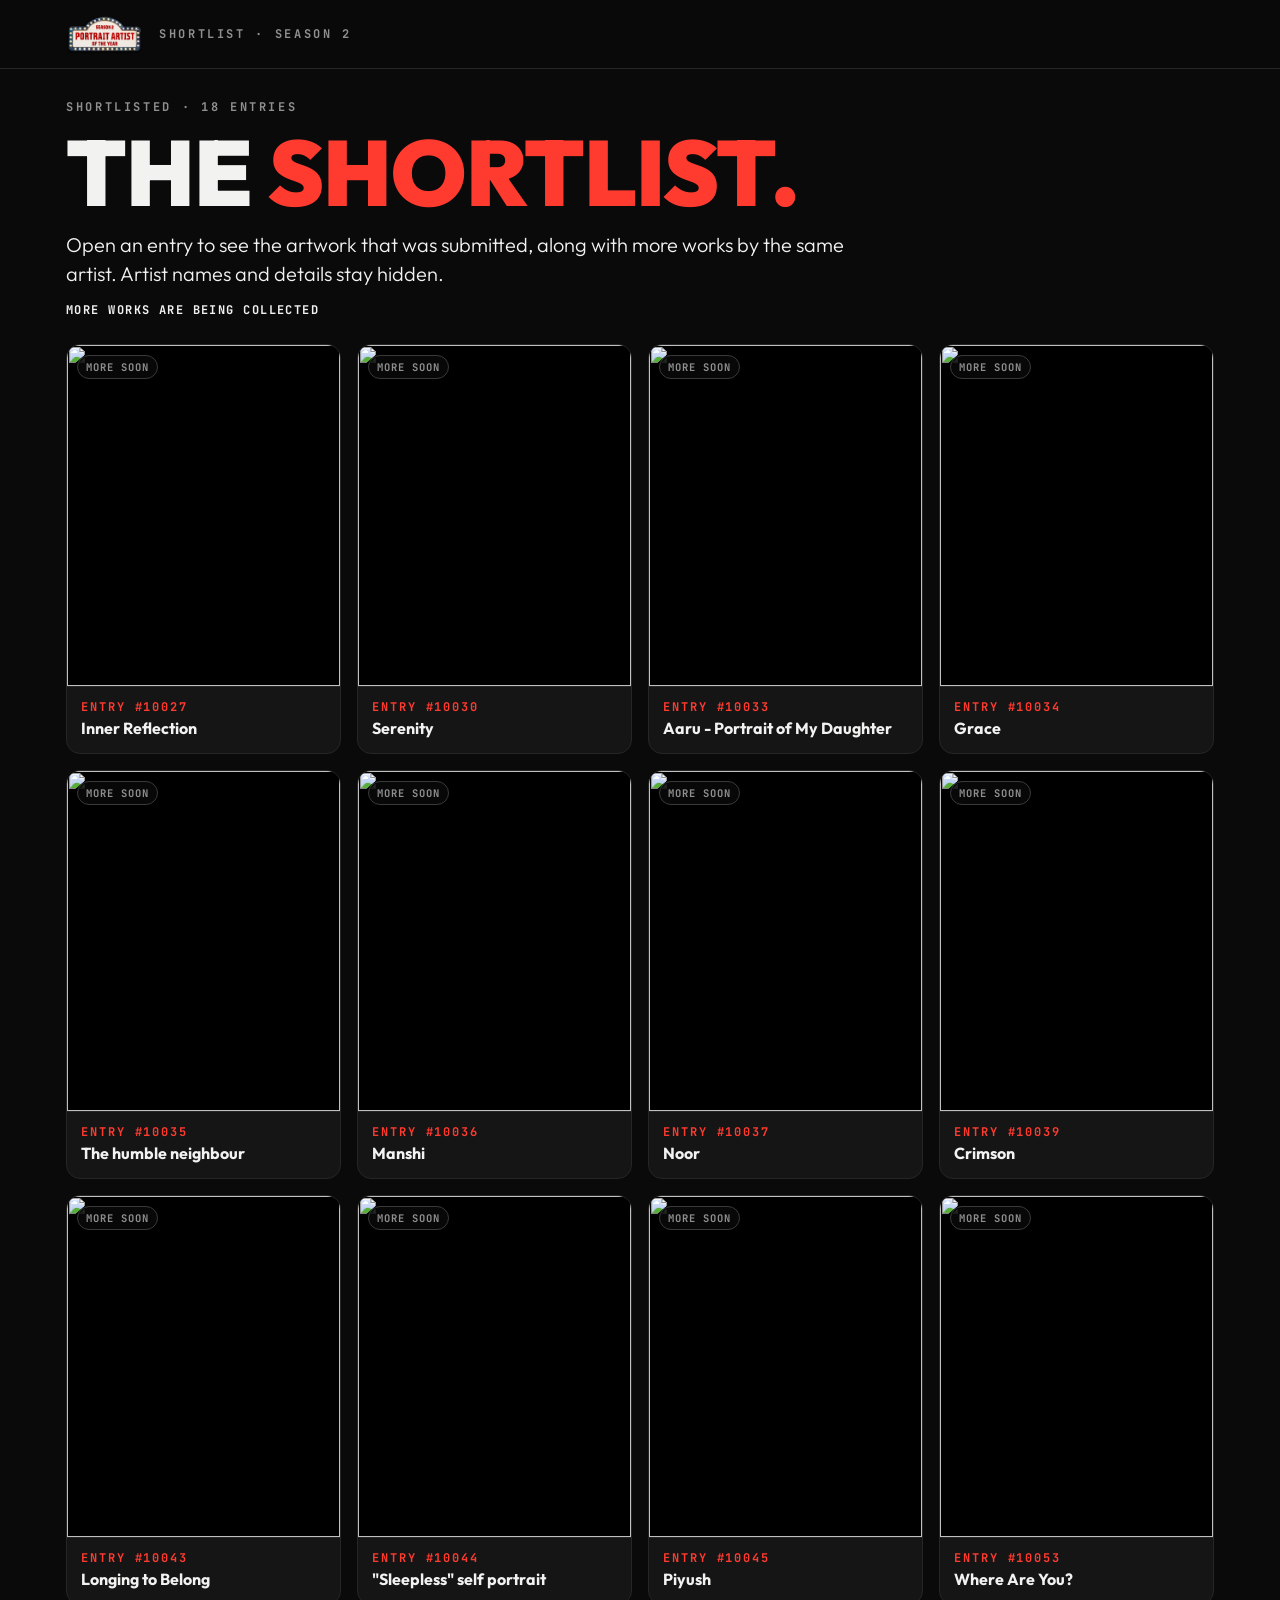
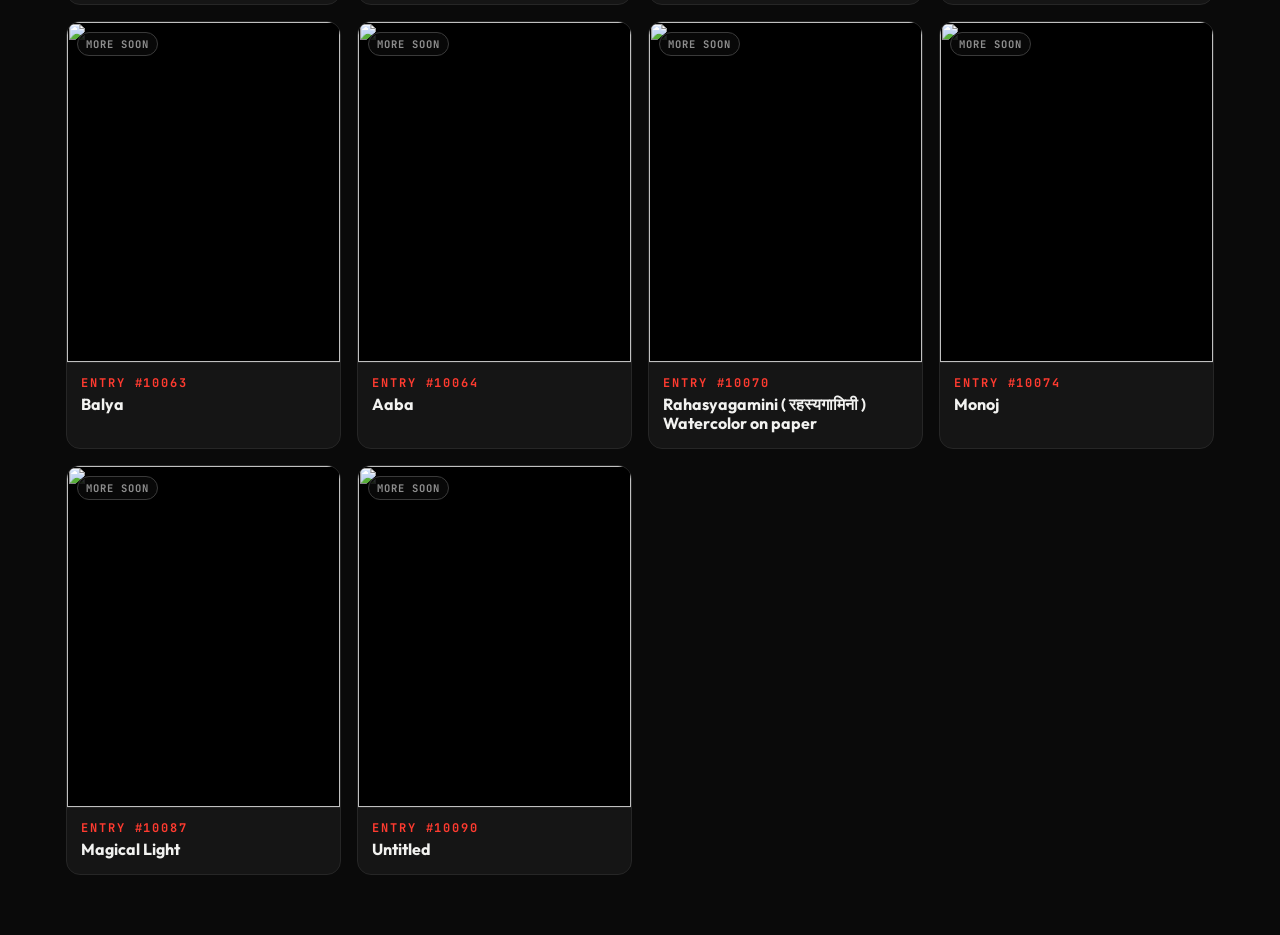
==== shortlist/index.html @ d372c94b "Add shortlist page for 18 shortlisted entries Co-Authored-By: Claude Opus 5.5 <noreply@anthropic.com" ====
<!doctype html>
<html lang="en">
<head>
<meta charset="utf-8">
<meta name="viewport" content="width=device-width, initial-scale=1, viewport-fit=cover">
<meta name="robots" content="noindex, nofollow">
<meta name="theme-color" content="#0a0a0a">
<title>PAOTY S2 · Shortlist</title>
<link rel="icon" href="../icons/icon-192.png">
<link rel="preconnect" href="https://fonts.googleapis.com">
<link rel="preconnect" href="https://fonts.gstatic.com" crossorigin>
<link href="https://fonts.googleapis.com/css2?family=Outfit:wght@300;400;600;700;800;900&family=JetBrains+Mono:wght@400;700&display=swap" rel="stylesheet">
<link rel="stylesheet" href="../styles.css">
<style>
  .sl-head { display: flex; align-items: center; gap: 16px; padding: 14px max(16px, calc((100vw - 1180px) / 2 + 16px)); border-bottom: 1px solid var(--rule); position: sticky; top: 0; z-index: 30; background: rgba(10,10,10,.92); backdrop-filter: blur(12px); }
  .sl-head img { height: 40px; }
  .count { font: 700 10.5px var(--mono); letter-spacing: .1em; text-transform: uppercase; padding: 4px 8px; border-radius: 999px; border: 1px solid var(--rule-2); color: var(--muted); position: absolute; left: 10px; top: 10px; background: rgba(10,10,10,.85); }
  .count.has { border-color: var(--accent); color: var(--fg); }
  #view { padding-bottom: 60px; }
  .back { display: inline-flex; align-items: center; gap: 8px; margin: 22px 0 0; }
  .ent-top { display: grid; grid-template-columns: minmax(0, 1fr) minmax(0, 1fr); gap: 26px; align-items: start; padding: 22px 0 28px; }
  .ent-top .main-img { background: #000; border: 1px solid var(--rule); border-radius: 14px; overflow: hidden; cursor: zoom-in; }
  .ent-top .main-img img { width: 100%; max-height: 78vh; object-fit: contain; }
  .tag { font: 700 11px var(--mono); letter-spacing: .16em; text-transform: uppercase; color: var(--muted); margin-top: 8px; }
  .works { border-top: 1px solid var(--rule); padding-top: 26px; }
  .works h2 { margin: 0 0 16px; font: 800 clamp(26px, 4vw, 38px)/1 var(--sans); text-transform: uppercase; }
  .wgrid { display: grid; grid-template-columns: repeat(auto-fill, minmax(220px, 1fr)); gap: 14px; }
  .wgrid button { padding: 0; border: 1px solid var(--rule); border-radius: 12px; overflow: hidden; background: #000; cursor: zoom-in; position: relative; }
  .wgrid button:hover { border-color: var(--accent); }
  .wgrid img { width: 100%; aspect-ratio: 4/5; object-fit: cover; }
  .wgrid span { position: absolute; left: 8px; bottom: 8px; font: 700 10.5px var(--mono); letter-spacing: .12em; padding: 4px 8px; border-radius: 999px; background: rgba(10,10,10,.85); }
  .soon { padding: 34px 20px; text-align: center; border: 1px dashed var(--rule-2); border-radius: 14px; color: var(--muted); font: 700 12px/1.7 var(--mono); letter-spacing: .1em; text-transform: uppercase; }
  .nav2 { display: flex; justify-content: space-between; gap: 10px; margin-top: 30px; border-top: 1px solid var(--rule); padding-top: 18px; }
  @media (max-width: 760px) {
    .ent-top { grid-template-columns: 1fr; gap: 16px; }
    .wgrid { grid-template-columns: repeat(2, minmax(0, 1fr)); gap: 10px; }
    .grid { grid-template-columns: repeat(2, minmax(0, 1fr)); gap: 10px; }
    .card .ttl { font-size: 14px; }
  }
</style>
</head>
<body>
<header class="sl-head">
  <a href="#" aria-label="All shortlisted entries"><img src="../logo.png" alt="PAOTY Season 2"></a>
  <div class="eyebrow">Shortlist · Season 2</div>
</header>

<main class="wrap" id="view"></main>
<div class="toast" id="toast"></div>

<script src="../shared.js"></script>
<script>
(function () {
  const P = window.PAOTY, $ = s => document.querySelector(s), view = $('#view');
  let DATA = [];
  const allImgs = d => [d.img, ...(d.more || [])];

  function home() {
    const total = DATA.reduce((n, d) => n + (d.more || []).length, 0);
    view.innerHTML = `
      <div class="day">
        <div class="eyebrow">Shortlisted · ${DATA.length} entries</div>
        <h1>The <em>shortlist.</em></h1>
        <p class="sub">Open an entry to see the artwork that was submitted, along with more works by the same artist. Artist names and details stay hidden.</p>
        <div class="progress"><b>${total ? total + ' more works added' : 'More works are being collected'}</b></div>
      </div>
      <div class="grid">${DATA.map(d => {
        const n = (d.more || []).length;
        return `<a class="card" href="#${encodeURIComponent(d.id)}" style="text-decoration:none;color:inherit">
          <div class="ph"><img loading="lazy" src="${P.thumb(d.img)}" data-orig="${d.img}" alt=""></div>
          <span class="count ${n ? 'has' : ''}">${n ? '+' + n + ' works' : 'More soon'}</span>
          <div class="meta"><span class="id">ENTRY ${P.esc(d.id)}</span><span class="ttl">${P.esc(d.title)}</span></div>
        </a>`;
      }).join('')}</div>`;
    view.querySelectorAll('img[data-orig]').forEach(i => P.imgFallback(i, i.dataset.orig));
  }

  function entry(id) {
    const i = DATA.findIndex(d => d.id === id);
    if (i < 0) return home();
    const d = DATA[i], more = d.more || [], imgs = allImgs(d);
    const prev = DATA[(i - 1 + DATA.length) % DATA.length], next = DATA[(i + 1) % DATA.length];
    view.innerHTML = `
      <a class="btn ghost small back" href="#">← All shortlisted</a>
      <div class="ent-top">
        <div>
          <div class="main-img" data-z="0"><img src="${P.large(d.img)}" data-orig="${d.img}" alt="${P.esc(d.title)}"></div>
          <div class="tag">Submitted artwork · tap to zoom</div>
        </div>
        <div style="display:grid;gap:14px;align-content:start">
          <div class="d-id">Entry ${P.esc(d.id)} · ${i + 1} of ${DATA.length}</div>
          <h2 class="d-title">${P.esc(d.title)}</h2>
          <div class="d-script"><div class="d-label">Artist's note</div><div class="d-desc">${P.esc(d.desc) || 'No description was provided.'}</div></div>
        </div>
      </div>
      <section class="works">
        <h2>More <em>works</em> by this artist${more.length ? ` <span class="eyebrow" style="vertical-align:middle">${more.length}</span>` : ''}</h2>
        ${more.length ? `<div class="wgrid">${more.map((u, k) => `<button data-z="${k + 1}" aria-label="Open work ${k + 1}"><img loading="lazy" src="${u}" alt=""><span>${String(k + 1).padStart(2, '0')}</span></button>`).join('')}</div>`
          : `<div class="soon">More works by this artist are being collected<br>and will appear here.</div>`}
      </section>
      <div class="nav2">
        <a class="btn ghost small" href="#${encodeURIComponent(prev.id)}">‹ ${P.esc(prev.id)}</a>
        <a class="btn ghost small" href="#${encodeURIComponent(next.id)}">${P.esc(next.id)} ›</a>
      </div>`;
    view.querySelectorAll('img[data-orig]').forEach(im => P.imgFallback(im, im.dataset.orig));
    const list = imgs.map((u, k) => ({ img: u, alt: d.title, caption: `<b>${P.esc(d.id)}</b>${k ? 'More work ' + String(k).padStart(2, '0') : P.esc(d.title) + ' · submitted'}` }));
    view.querySelectorAll('[data-z]').forEach(el => el.onclick = () => P.viewer.open(list, Number(el.dataset.z)));
    window.scrollTo({ top: 0 });
  }

  function route() {
    const id = decodeURIComponent(location.hash.slice(1));
    id ? entry(id) : home();
  }

  fetch('data.json', { cache: 'no-cache' }).then(r => r.json()).then(j => { DATA = j; route(); })
    .catch(() => { view.innerHTML = '<div class="day"><h1>Could not <em>load.</em></h1><p class="sub">Check your connection and reload.</p></div>'; });
  window.addEventListener('hashchange', () => { if (document.querySelector('.viewer.open')) P.viewer.close(); route(); });
})();
</script>
</body>
</html>
---- styles.css ----
/* PAOTY S2 — Jury Panel · styled after the 181° Review Desk (true black, Signal Red, Outfit + JetBrains Mono) */
:root {
  color-scheme: dark;
  --ink: #0a0a0a;
  --panel: #151515;
  --panel-2: #1c1c1c;
  --rule: #262626;
  --rule-2: #3a3a3a;
  --fg: #f2f2f0;
  --muted: #8f8f8f;
  --faint: #5f5f5f;
  --accent: #ff3b30;
  --accent-dim: #4a2220;
  --accent-bg: #160d0c;
  --white: #f2f2f0;
  --white-ink: #111111;
  --accent-on-white: #e5251e;
  --ready: #9ad08a;
  --gold: #ff3b30;            /* legacy name used by older rules */
  --green: #9ad08a;
  --red: #ff3b30;
  --radius: 14px;
  --sans: "Outfit", "Segoe UI", system-ui, sans-serif;
  --mono: "JetBrains Mono", ui-monospace, "SFMono-Regular", Menlo, Consolas, monospace;
  --serif: "Instrument Serif", "Times New Roman", serif;
  /* aliases used by the dashboard */
  --surface: var(--panel); --surface-2: var(--panel-2); --bg: var(--ink); --bg-2: #101010;
  --line: var(--rule-2); --line-soft: var(--rule); --text: var(--fg);
  --display: var(--sans); --body: var(--sans); --gold-soft: rgba(255, 59, 48, .14);
  --shadow: 0 10px 30px rgba(0, 0, 0, .5);
}
* { box-sizing: border-box; }
html { -webkit-text-size-adjust: 100%; }
body { margin: 0; background: var(--ink); color: var(--fg); font: 16px/1.55 var(--sans); min-height: 100vh; overflow-x: hidden; }
body.no-scroll { overflow: hidden; }
button { font: inherit; color: inherit; cursor: pointer; }
input, select { font: inherit; color: inherit; }
img { display: block; max-width: 100%; }
a { color: var(--fg); text-decoration-color: var(--accent); text-underline-offset: 3px; }
.hidden { display: none !important; }
:focus-visible { outline: 2px solid var(--accent); outline-offset: 3px; }
em { font-style: normal; color: var(--accent); }
.eyebrow { font: 700 12px var(--mono); letter-spacing: .22em; text-transform: uppercase; color: var(--muted); }
.wrap { max-width: 1180px; margin: 0 auto; padding: 0 max(16px, env(safe-area-inset-left)); }

/* ---------- header ---------- */
.topbar {
  position: sticky; top: 0; z-index: 30; display: flex; align-items: center; gap: 16px;
  padding: 14px max(16px, calc((100vw - 1180px) / 2 + 16px)); padding-top: max(14px, env(safe-area-inset-top));
  background: rgba(10, 10, 10, .9); backdrop-filter: blur(12px); -webkit-backdrop-filter: blur(12px);
  border-bottom: 1px solid var(--rule);
}
.brand img { height: 42px; width: auto; }
.topbar .spacer { flex: 1; }
.sync { display: inline-flex; align-items: center; gap: 8px; padding: 6px 12px; border: 1px solid var(--rule); border-radius: 999px; background: var(--panel);
  font: 700 11.5px var(--mono); letter-spacing: .1em; text-transform: uppercase; color: var(--muted); white-space: nowrap; }
.sync i { width: 8px; height: 8px; border-radius: 50%; background: var(--faint); flex: none; }
.sync.ok i { background: var(--ready); }
.sync.busy i { background: var(--fg); animation: pulse 1s infinite; }
.sync.off { border-color: var(--accent-dim); }
.sync.off i { background: var(--accent); }
@keyframes pulse { 50% { opacity: .3; } }
.who { display: flex; align-items: center; gap: 9px; border: 1px solid var(--rule); background: var(--panel); padding: 4px 14px 4px 4px; border-radius: 999px; }
.who:hover { border-color: var(--rule-2); }
.who .av { width: 30px; height: 30px; font-size: 12px; }
.who span:last-child { font-weight: 600; font-size: 14px; white-space: nowrap; }
.av { border-radius: 50%; display: grid; place-items: center; background: var(--accent); color: #fff; font: 800 13px var(--sans); letter-spacing: .02em; flex: none; }

/* ---------- section tabs (Review Desk post switcher) ---------- */
.tabs { display: flex; gap: 10px; overflow-x: auto; padding: 18px 0 2px; scrollbar-width: none; }
.tabs::-webkit-scrollbar { display: none; }
.tabs .tab {
  flex: none; display: grid; gap: 3px; text-align: left; min-width: 220px; padding: 12px 18px 13px; border-radius: 12px;
  border: 1px solid var(--rule); background: var(--panel); color: var(--muted); font: 700 18px/1.15 var(--sans);
}
.tabs .tab b { font: 700 12px var(--mono); letter-spacing: .16em; text-transform: uppercase; color: var(--accent); }
.tabs .tab span { font: 11px var(--mono); letter-spacing: .1em; text-transform: uppercase; color: var(--muted); }
.tabs .tab:hover { border-color: var(--rule-2); }
.tabs .tab.active { color: var(--fg); border-color: var(--accent); box-shadow: inset 0 -3px 0 var(--accent); }
.bottomnav { display: none; }

/* ---------- view header ---------- */
.day { display: grid; gap: 14px; padding: 30px 0 26px; }
.day h1 { margin: 0; font: 900 clamp(44px, 8vw, 92px)/.95 var(--sans); letter-spacing: -.01em; text-transform: uppercase; }
.day .sub { margin: 0; font: 300 clamp(17px, 2.1vw, 20px)/1.45 var(--sans); max-width: 62ch; }
.banner { margin: 18px 0 0; padding: 12px 16px; border: 1px solid var(--accent); border-radius: 12px; background: var(--accent-bg); font: 13px/1.5 var(--mono); }
.progress { display: flex; align-items: center; gap: 14px; max-width: 560px; }
.progress .bar { flex: 1; height: 6px; border-radius: 99px; background: var(--rule); overflow: hidden; }
.progress .bar i { display: block; height: 100%; background: var(--accent); border-radius: 99px; transition: width .4s; }
.progress b { font: 700 12px var(--mono); letter-spacing: .12em; text-transform: uppercase; white-space: nowrap; }

/* toolbar */
.toolbar { display: flex; gap: 10px; flex-wrap: wrap; align-items: center; padding: 18px 0; border-top: 1px solid var(--rule); }
.seg { display: flex; background: var(--panel); border: 1px solid var(--rule); border-radius: 999px; padding: 3px; }
.seg button { border: 0; background: none; padding: 7px 14px; border-radius: 999px; color: var(--muted); font: 700 11.5px var(--mono); letter-spacing: .1em; text-transform: uppercase; white-space: nowrap; }
.seg button.active { background: var(--fg); color: var(--white-ink); }
.search { flex: 1; min-width: 180px; display: flex; align-items: center; gap: 8px; background: var(--panel); border: 1px solid var(--rule); border-radius: 999px; padding: 0 16px; color: var(--muted); }
.search input { border: 0; outline: 0; background: none; padding: 9px 0; width: 100%; font: 14px var(--sans); color: var(--fg); }
.search:focus-within { border-color: var(--accent); }
select.sel { background: var(--panel); border: 1px solid var(--rule); border-radius: 999px; padding: 9px 14px; outline: 0; font: 700 11.5px var(--mono); letter-spacing: .08em; text-transform: uppercase; }

/* ---------- artwork grid ---------- */
.grid { display: grid; grid-template-columns: repeat(auto-fill, minmax(230px, 1fr)); gap: 16px; }
.card { position: relative; background: var(--panel); border: 1px solid var(--rule); border-radius: var(--radius); overflow: hidden; cursor: pointer; text-align: left; padding: 0; display: flex; flex-direction: column; transition: border-color .15s, transform .15s; }
.card:hover { border-color: var(--accent); transform: translateY(-2px); }
.card .ph { aspect-ratio: 4/5; background: #000; overflow: hidden; border-bottom: 1px solid var(--rule); }
.card .ph img { width: 100%; height: 100%; object-fit: cover; }
.card .meta { padding: 12px 14px 15px; display: grid; gap: 4px; }
.card .id { font: 700 12px var(--mono); letter-spacing: .16em; color: var(--accent); }
.card .ttl { font: 700 16px/1.2 var(--sans); display: -webkit-box; -webkit-line-clamp: 2; -webkit-box-orient: vertical; overflow: hidden; }
.mark-badge { position: absolute; top: 10px; right: 10px; padding: 6px 10px 5px; border-radius: 10px; text-align: center; font: 900 22px/1 var(--sans); background: rgba(10, 10, 10, .85); border: 1px solid var(--rule-2); backdrop-filter: blur(6px); }
.mark-badge small { display: block; font: 700 9px var(--mono); letter-spacing: .14em; color: var(--muted); margin-top: 3px; }
.mark-badge.none { font: 700 10.5px var(--mono); letter-spacing: .12em; text-transform: uppercase; color: var(--muted); padding: 7px 10px; }
.rank-badge { position: absolute; top: 10px; left: 10px; padding: 6px 10px; border-radius: 999px; background: var(--accent); color: #fff; font: 700 10.5px var(--mono); letter-spacing: .12em; text-transform: uppercase; }
.empty { text-align: center; color: var(--muted); padding: 56px 20px; border: 1px dashed var(--rule-2); border-radius: var(--radius); }
.empty b { display: block; color: var(--fg); font: 800 22px var(--sans); text-transform: uppercase; margin-bottom: 4px; }
.dl-chip { margin-top: 22px; font: 12px var(--mono); letter-spacing: .06em; color: var(--muted); }

/* ---------- artwork detail ---------- */
.detail { position: fixed; inset: 0; z-index: 50; background: var(--ink); display: none; }
.detail.open { display: grid; grid-template-columns: minmax(0, 1.25fr) minmax(380px, .75fr); }
.d-art { position: relative; background: #000; display: flex; align-items: center; justify-content: center; overflow: hidden; }
.d-art img { max-width: 100%; max-height: 100%; object-fit: contain; cursor: zoom-in; transition: opacity .25s; }
.d-art img.loading { opacity: .3; }
.zoom-hint { position: absolute; bottom: 16px; left: 50%; transform: translateX(-50%); background: rgba(10, 10, 10, .85); border: 1px solid var(--rule-2); padding: 8px 14px; border-radius: 999px; font: 700 11px var(--mono); letter-spacing: .12em; text-transform: uppercase; pointer-events: none; white-space: nowrap; }
.d-side { display: flex; flex-direction: column; min-height: 0; border-left: 1px solid var(--rule); background: var(--ink); }
.d-head { display: flex; align-items: center; gap: 8px; padding: 12px 16px; border-bottom: 1px solid var(--rule); padding-top: max(12px, env(safe-area-inset-top)); }
.icon-btn { width: 42px; height: 42px; border-radius: 12px; border: 1px solid var(--rule); background: var(--panel); display: grid; place-items: center; font-size: 18px; flex: none; }
.icon-btn:hover { border-color: var(--accent); }
.icon-btn:disabled { opacity: .3; cursor: default; border-color: var(--rule); }
.d-pos { flex: 1; text-align: center; font: 700 12px var(--mono); letter-spacing: .14em; text-transform: uppercase; color: var(--muted); }
.d-body { flex: 1; overflow: auto; padding: 24px 22px 18px; display: grid; gap: 14px; align-content: start; }
.d-id { font: 700 12px var(--mono); color: var(--accent); letter-spacing: .2em; text-transform: uppercase; }
.d-title { font: 800 clamp(28px, 3vw, 38px)/1.02 var(--sans); text-transform: uppercase; letter-spacing: -.005em; margin: 0; }
.d-label { font: 700 11px var(--mono); letter-spacing: .2em; text-transform: uppercase; color: var(--muted); margin-bottom: 8px; }
.d-script { background: var(--white); color: var(--white-ink); border-radius: var(--radius); padding: 20px 22px; }
.d-script .d-label { color: var(--accent-on-white); }
.d-desc { white-space: pre-line; font: 15.5px/1.65 var(--sans); }
.d-desc.empty-desc { color: #777; font-style: italic; }
.d-score { border-top: 1px solid var(--rule); padding: 16px 22px; padding-bottom: max(16px, env(safe-area-inset-bottom)); background: var(--panel); }
.score-row { display: flex; align-items: center; gap: 12px; }
.score-num { display: flex; align-items: baseline; gap: 6px; }
.score-num input { width: 96px; background: var(--ink); border: 1px solid var(--rule-2); border-radius: 12px; padding: 4px 6px; text-align: center; font: 900 40px/1.1 var(--sans); outline: 0; -moz-appearance: textfield; }
.score-num input::-webkit-outer-spin-button, .score-num input::-webkit-inner-spin-button { -webkit-appearance: none; }
.score-num input:focus { border-color: var(--accent); }
.score-num span { font: 700 12px var(--mono); color: var(--muted); }
.step { width: 42px; height: 42px; border-radius: 12px; border: 1px solid var(--rule-2); background: var(--ink); font-size: 20px; flex: none; }
.step:hover { border-color: var(--accent); }
input[type=range].slider { flex: 1; accent-color: var(--accent); height: 28px; min-width: 60px; }
.score-foot { display: flex; justify-content: space-between; align-items: center; margin-top: 10px; gap: 10px; flex-wrap: wrap; font: 700 11.5px var(--mono); letter-spacing: .08em; text-transform: uppercase; color: var(--muted); }
.score-foot .standing b { color: var(--accent); }
.link-btn { border: 0; background: none; color: var(--muted); text-decoration: underline; text-decoration-color: var(--rule-2); padding: 4px; font: inherit; letter-spacing: inherit; text-transform: inherit; }
.link-btn:hover { color: var(--accent); }
.saved { color: var(--ready); opacity: 0; transition: opacity .3s; }
.saved.show { opacity: 1; }

/* ---------- top 10 (Review Desk queue rows) ---------- */
.top-layout { display: grid; grid-template-columns: minmax(0, 1fr) 330px; gap: 24px; align-items: start; border-top: 1px solid var(--rule); padding-top: 26px; }
.rank-list { display: grid; gap: 12px; }
.rank-item { display: grid; grid-template-columns: 2.6em 76px minmax(0, 1fr) auto auto; gap: 14px 16px; align-items: center; padding: 14px 16px; border: 1px solid var(--rule); border-radius: var(--radius); background: var(--panel); }
.rank-item:hover { border-color: var(--rule-2); }
.rank-item.flash { animation: flash 1s; }
@keyframes flash { 0% { border-color: var(--accent); } }
.rank-no { font: 800 30px/1 var(--sans); color: var(--accent); text-align: center; }
.rank-item .th { width: 76px; height: 95px; border-radius: 8px; overflow: hidden; background: #000; border: 1px solid var(--rule); cursor: zoom-in; }
.rank-item .th img { width: 100%; height: 100%; object-fit: cover; }
.rank-item .info { min-width: 0; cursor: pointer; display: grid; gap: 3px; }
.rank-item .info .id { font: 700 12px var(--mono); letter-spacing: .14em; color: var(--muted); }
.rank-item .info .ttl { font: 800 20px/1.15 var(--sans); text-transform: uppercase; overflow: hidden; text-overflow: ellipsis; display: -webkit-box; -webkit-line-clamp: 2; -webkit-box-orient: vertical; }
.rank-item .info .tie { font: 700 11px var(--mono); letter-spacing: .08em; text-transform: uppercase; color: var(--accent); }
.rank-mark { font: 900 32px/1 var(--sans); text-align: right; white-space: nowrap; }
.rank-mark small { font: 700 11px var(--mono); color: var(--muted); margin-left: 2px; }
.tie-btns { display: flex; flex-direction: column; gap: 5px; }
.tie-btns button { width: 34px; height: 28px; border-radius: 8px; border: 1px solid var(--rule-2); background: var(--ink); font-size: 11px; }
.tie-btns button:hover:not(:disabled) { border-color: var(--accent); color: var(--accent); }
.tie-btns button:disabled { opacity: .2; cursor: default; }
.rank-empty-slot { display: grid; grid-template-columns: 2.6em 1fr; gap: 16px; align-items: center; padding: 18px 16px; border: 1px dashed var(--rule); border-radius: var(--radius); font: 700 11.5px var(--mono); letter-spacing: .1em; text-transform: uppercase; color: var(--faint); }
.rank-empty-slot .rank-no { color: var(--rule-2); font-size: 26px; }
.side-card { position: sticky; top: 90px; border: 1px solid var(--accent); border-radius: var(--radius); padding: 20px; background: var(--accent-bg); display: grid; gap: 10px; }
.side-card h3 { margin: 0; font: 800 26px/1.05 var(--sans); text-transform: uppercase; }
.side-card p { margin: 0 0 4px; color: #c9c9c6; font-size: 14.5px; line-height: 1.5; }
.btn { border: 0; border-radius: 999px; padding: 13px 20px; display: inline-flex; align-items: center; justify-content: center; gap: 8px; width: 100%;
  background: var(--fg); color: var(--white-ink); font: 700 12.5px var(--mono); letter-spacing: .12em; text-transform: uppercase; transition: background .15s, color .15s; }
.btn:hover { background: var(--accent); color: #fff; }
.btn:disabled { opacity: .4; cursor: default; background: var(--fg); color: var(--white-ink); }
.btn.done, .btn.done:disabled { background: transparent; color: var(--ready); border: 1px solid #3c5a34; opacity: 1; }
.btn.ghost { background: transparent; color: var(--fg); border: 1px solid var(--rule-2); }
.btn.ghost:hover { border-color: var(--accent); color: var(--fg); background: transparent; }
.btn.small { width: auto; padding: 9px 15px; font-size: 11px; }
.final-note { margin-top: 4px; padding: 10px 12px; border-radius: 10px; border: 1px solid #3c5a34; font: 700 11.5px/1.5 var(--mono); letter-spacing: .04em; color: var(--ready); }
.final-note.changed { border-color: var(--accent); color: var(--fg); }
.more-scored { margin-top: 30px; border-top: 1px solid var(--rule); padding-top: 22px; }
.more-scored h3 { margin: 0 0 12px; font: 700 12px var(--mono); letter-spacing: .2em; text-transform: uppercase; color: var(--muted); }
.mini-list { display: grid; gap: 0; border-top: 1px solid var(--rule); }
.mini-row { display: grid; grid-template-columns: 2.6em 44px 1fr auto; gap: 14px; align-items: center; padding: 9px 4px; border-bottom: 1px solid var(--rule); cursor: pointer; }
.mini-row:hover { background: var(--panel); }
.mini-row .n { font: 700 13px var(--mono); color: var(--muted); text-align: center; }
.mini-row img { width: 44px; height: 55px; border-radius: 6px; object-fit: cover; border: 1px solid var(--rule); }
.mini-row .t { white-space: nowrap; overflow: hidden; text-overflow: ellipsis; font-weight: 600; }
.mini-row .t b { font: 700 12px var(--mono); color: var(--accent); letter-spacing: .1em; margin-right: 10px; }
.mini-row .m { font: 900 20px var(--sans); }

/* ---------- history (Review Desk beat list) ---------- */
.timeline { display: grid; border-top: 1px solid var(--rule); max-width: 820px; }
.tl-row { display: grid; grid-template-columns: 11em minmax(0, 1fr); gap: 16px; padding: 12px 0; border-bottom: 1px solid var(--rule); }
.tl-time { font: 700 12px/1.8 var(--mono); color: var(--accent); letter-spacing: .04em; font-variant-numeric: tabular-nums; }
.tl-dot { display: none; }
.tl-card { min-width: 0; }
.tl-card .what { font-size: 16px; }
.tl-card .what b { font-weight: 700; }
.tl-card .sub { font: 11px var(--mono); letter-spacing: .08em; text-transform: uppercase; color: var(--muted); margin-top: 2px; }
.delta-up { color: var(--ready); font: 700 12px var(--mono); }
.delta-down { color: var(--accent); font: 700 12px var(--mono); }

/* ---------- picker / locked ---------- */
.picker { min-height: 100vh; display: flex; flex-direction: column; align-items: center; justify-content: center; padding: 32px 20px; text-align: center; gap: 12px; }
.picker .logo { width: min(260px, 64vw); margin-bottom: 18px; }
.picker h1 { margin: 0; font: 900 clamp(46px, 9vw, 96px)/.95 var(--sans); text-transform: uppercase; letter-spacing: -.01em; }
.picker p { margin: 0 0 22px; font: 300 18px/1.45 var(--sans); color: #c9c9c6; max-width: 46ch; }
.profiles { display: flex; gap: 16px; flex-wrap: wrap; justify-content: center; }
.profile { display: grid; gap: 6px; justify-items: center; min-width: 230px; padding: 22px 26px 20px; background: var(--panel); border: 1px solid var(--rule); border-radius: var(--radius); transition: border-color .15s, box-shadow .15s; }
.profile:hover, .profile:focus-visible { border-color: var(--accent); box-shadow: inset 0 -3px 0 var(--accent); outline: none; }
.profile .av { width: 84px; height: 84px; font-size: 30px; margin-bottom: 6px; }
.profile span { font: 800 22px var(--sans); text-transform: uppercase; }
.profile small { font: 700 11px var(--mono); letter-spacing: .14em; text-transform: uppercase; color: var(--muted); }
.picker .foot { margin-top: 26px; font: 12px/1.6 var(--mono); color: var(--muted); max-width: 520px; }

/* ---------- full-screen viewer ---------- */
.viewer { position: fixed; inset: 0; z-index: 100; background: #000; display: none; user-select: none; -webkit-user-select: none; }
.viewer.open { display: block; }
.v-stage { position: absolute; inset: 0; display: flex; align-items: center; justify-content: center; overflow: hidden; touch-action: none; cursor: zoom-in; }
.viewer.zoomed .v-stage { cursor: grab; }
.viewer.zoomed .v-stage:active { cursor: grabbing; }
.v-img { max-width: 100vw; max-height: 100vh; object-fit: contain; transform-origin: center center; will-change: transform; transition: opacity .25s; pointer-events: none; }
.v-img.loading { opacity: .3; }
.v-top { position: absolute; top: 0; left: 0; right: 0; display: flex; align-items: center; gap: 12px; padding: 12px 14px; padding-top: max(12px, env(safe-area-inset-top)); background: linear-gradient(rgba(0, 0, 0, .8), transparent); }
.v-cap { flex: 1; min-width: 0; font: 700 15px var(--sans); text-transform: uppercase; white-space: nowrap; overflow: hidden; text-overflow: ellipsis; }
.v-cap b { font: 700 12px var(--mono); color: var(--accent); letter-spacing: .14em; margin-right: 10px; }
.v-tools { display: flex; gap: 6px; }
.v-btn { min-width: 42px; height: 42px; padding: 0 10px; border-radius: 12px; border: 1px solid rgba(255, 255, 255, .2); background: rgba(10, 10, 10, .7); font-size: 18px; }
.v-btn:hover { border-color: var(--accent); }
.v-zoom { font: 700 12px var(--mono); min-width: 62px; }
.v-nav { position: absolute; top: 50%; transform: translateY(-50%); width: 52px; height: 72px; border-radius: 14px; border: 1px solid rgba(255, 255, 255, .18); background: rgba(10, 10, 10, .55); font-size: 34px; line-height: 1; }
.v-nav:hover { border-color: var(--accent); }
.v-prev { left: 14px; } .v-next { right: 14px; }
.viewer.single .v-nav, .viewer.single .v-count { display: none; }
.viewer.zoomed .v-nav, .viewer.zoomed .v-hint { opacity: 0; pointer-events: none; }
.v-hint { position: absolute; bottom: max(18px, env(safe-area-inset-bottom)); left: 50%; transform: translateX(-50%); font: 700 10.5px var(--mono); letter-spacing: .12em; text-transform: uppercase; color: rgba(255, 255, 255, .55); white-space: nowrap; transition: opacity .3s; }
.v-hint .short { display: none; }
.v-count { position: absolute; bottom: max(18px, env(safe-area-inset-bottom)); right: 18px; font: 700 12px var(--mono); color: rgba(255, 255, 255, .7); }

.toast { position: fixed; left: 50%; bottom: 26px; transform: translate(-50%, 20px); opacity: 0; z-index: 200; transition: .3s; background: var(--fg); color: var(--white-ink); padding: 11px 18px; border-radius: 999px; font: 700 12px var(--mono); letter-spacing: .08em; text-transform: uppercase; pointer-events: none; }
.toast.show { opacity: 1; transform: translate(-50%, 0); }

/* ---------- responsive ---------- */
@media (max-width: 1080px) { .top-layout { grid-template-columns: 1fr; } .side-card { position: static; } }
@media (max-width: 900px) {
  .detail.open { grid-template-columns: 1fr; grid-template-rows: minmax(250px, 44vh) minmax(0, 1fr); }
  .d-side { border-left: 0; border-top: 1px solid var(--rule); }
}
@media (max-width: 760px) {
  body { font-size: 15px; }
  .topbar { gap: 10px; }
  .top-eyebrow, .tabs { display: none; }
  .brand img { height: 36px; }
  .sync .lbl { display: none; }
  .sync { padding: 9px; }
  .sync.off .lbl { display: inline; }
  .sync.off { padding: 6px 10px; }
  .who span:last-child { max-width: 120px; overflow: hidden; text-overflow: ellipsis; }
  .bottomnav { display: flex; position: fixed; bottom: 0; left: 0; right: 0; z-index: 40; background: rgba(10, 10, 10, .96); backdrop-filter: blur(12px); border-top: 1px solid var(--rule); padding: 6px 8px; padding-bottom: max(6px, env(safe-area-inset-bottom)); }
  .bottomnav .tab { flex: 1; position: relative; display: flex; flex-direction: column; align-items: center; gap: 3px; border: 0; background: none; padding: 7px 4px; border-radius: 12px; color: var(--muted); font: 700 10px var(--mono); letter-spacing: .1em; text-transform: uppercase; }
  .bottomnav .tab svg { width: 22px; height: 22px; }
  .bottomnav .tab.active { color: var(--fg); box-shadow: inset 0 -2px 0 var(--accent); border-radius: 0; }
  .bottomnav .tab .pill { position: absolute; top: 2px; left: calc(50% + 10px); background: var(--accent); color: #fff; font: 700 9px var(--mono); padding: 1px 5px; border-radius: 999px; letter-spacing: 0; }
  main.wrap { padding-bottom: 96px; }
  .day { padding: 22px 0 20px; gap: 12px; }
  .grid { grid-template-columns: repeat(2, minmax(0, 1fr)); gap: 10px; }
  .card .meta { padding: 10px 11px 12px; }
  .card .ttl { font-size: 14.5px; }
  .mark-badge { font-size: 18px; top: 8px; right: 8px; padding: 5px 8px 4px; }
  .rank-badge { top: 8px; left: 8px; font-size: 9.5px; padding: 5px 8px; }
  .rank-item { grid-template-columns: 2em 58px minmax(0, 1fr) auto; gap: 10px 12px; padding: 12px; }
  .rank-item .th { width: 58px; height: 72px; }
  .rank-no { font-size: 24px; }
  .rank-item .info .ttl { font-size: 16px; }
  .rank-mark { font-size: 24px; }
  .tie-btns { grid-column: 3 / 5; flex-direction: row; justify-content: flex-end; }
  .rank-item .tie-btns:empty { display: none; }
  .tl-row { grid-template-columns: 1fr; gap: 2px; }
  .d-body { padding: 16px 16px 12px; }
  .d-script { padding: 16px 18px; }
  .d-score { padding: 12px 14px; padding-bottom: max(12px, env(safe-area-inset-bottom)); }
  .score-row { gap: 8px; }
  .score-num input { width: 80px; font-size: 32px; }
  .profile { min-width: 0; width: 100%; max-width: 320px; }
  .v-nav { display: none; }
  .v-tools .v-btn[data-a=fs] { display: none; }
  .v-hint { left: 16px; transform: none; }
  .v-hint .long { display: none; }
  .v-hint .short { display: inline; }
  .toolbar { padding: 14px 0; }
}
@media (prefers-reduced-motion: reduce) { * { transition: none !important; animation: none !important; } }

.code-form { display: flex; gap: 10px; width: min(360px, 100%); }
.code-form input { flex: 1; min-width: 0; background: var(--panel); border: 1px solid var(--rule-2); border-radius: 999px; padding: 12px 18px; text-align: center; font: 700 18px var(--mono); letter-spacing: .3em; outline: 0; }
.code-form input:focus { border-color: var(--accent); }
.code-form .btn { width: auto; padding: 12px 22px; }
.code-err { min-height: 1.4em; font: 12px var(--mono); color: var(--accent); }
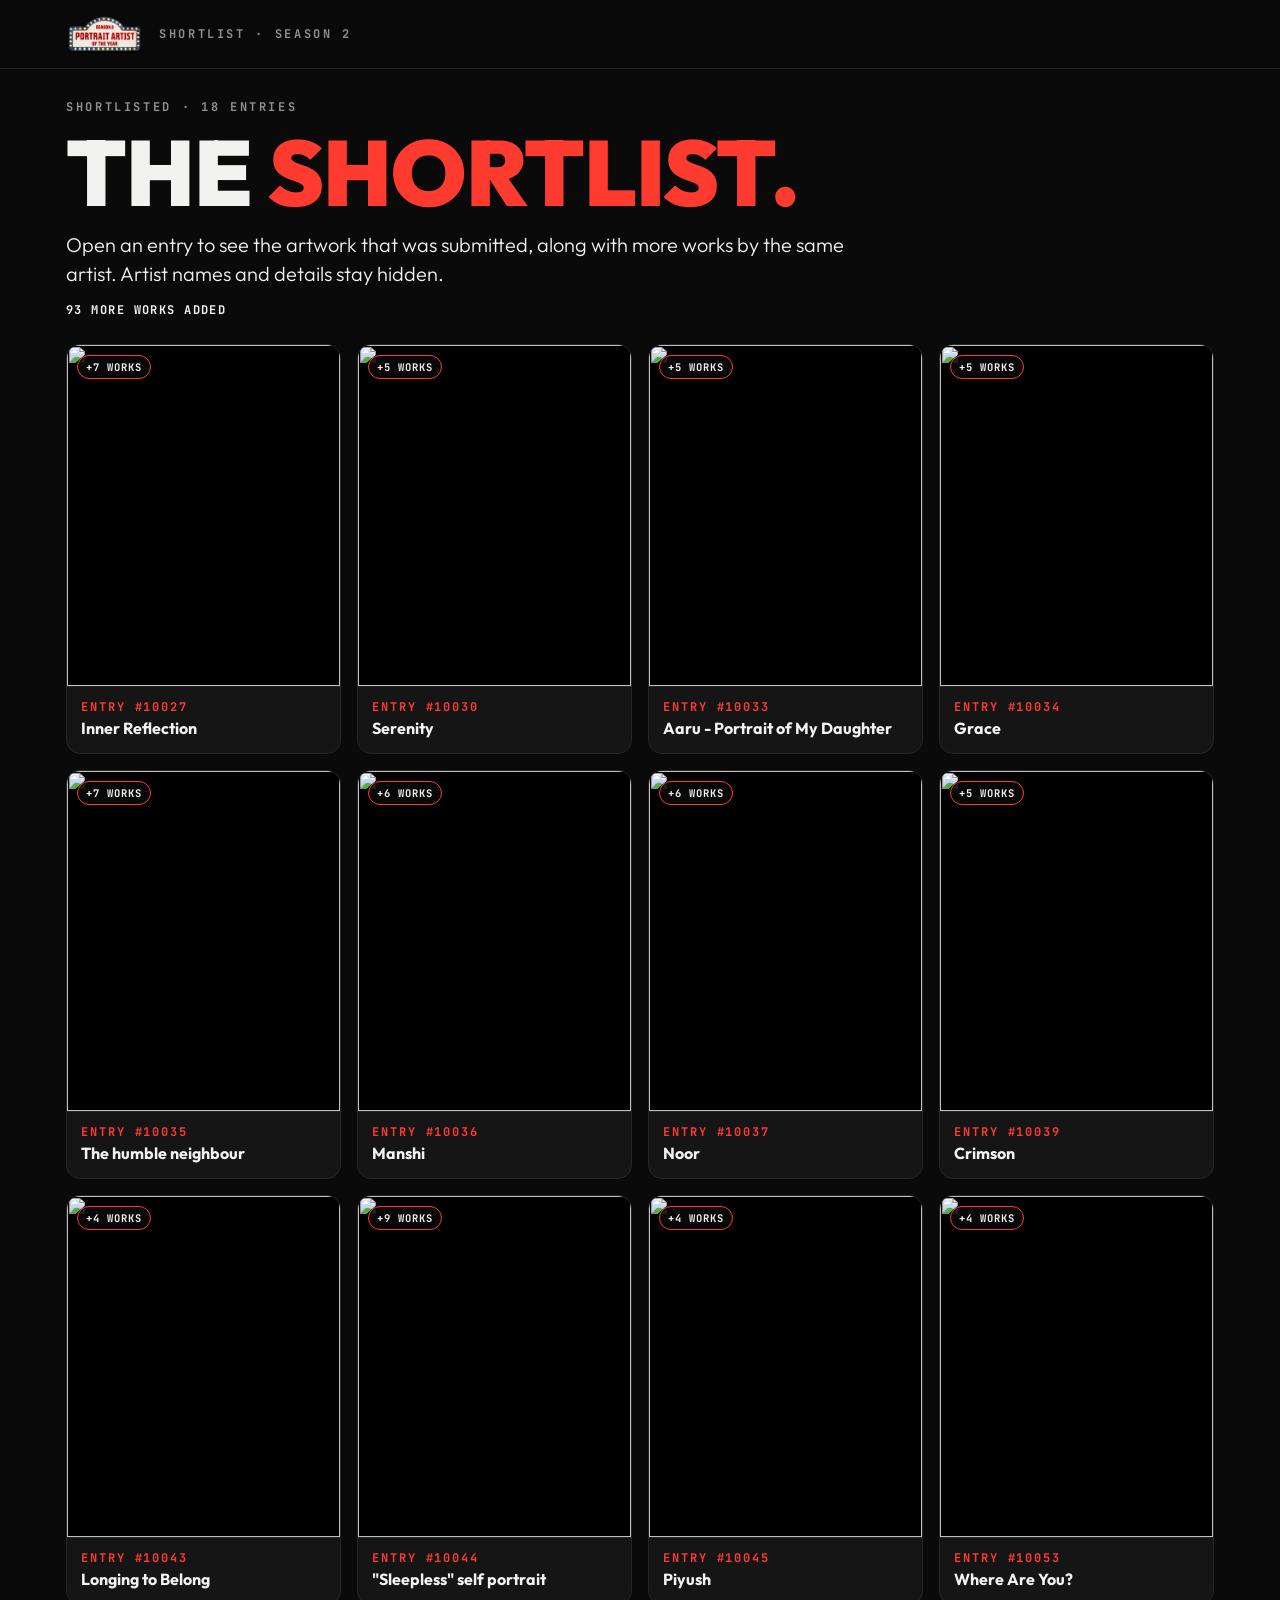
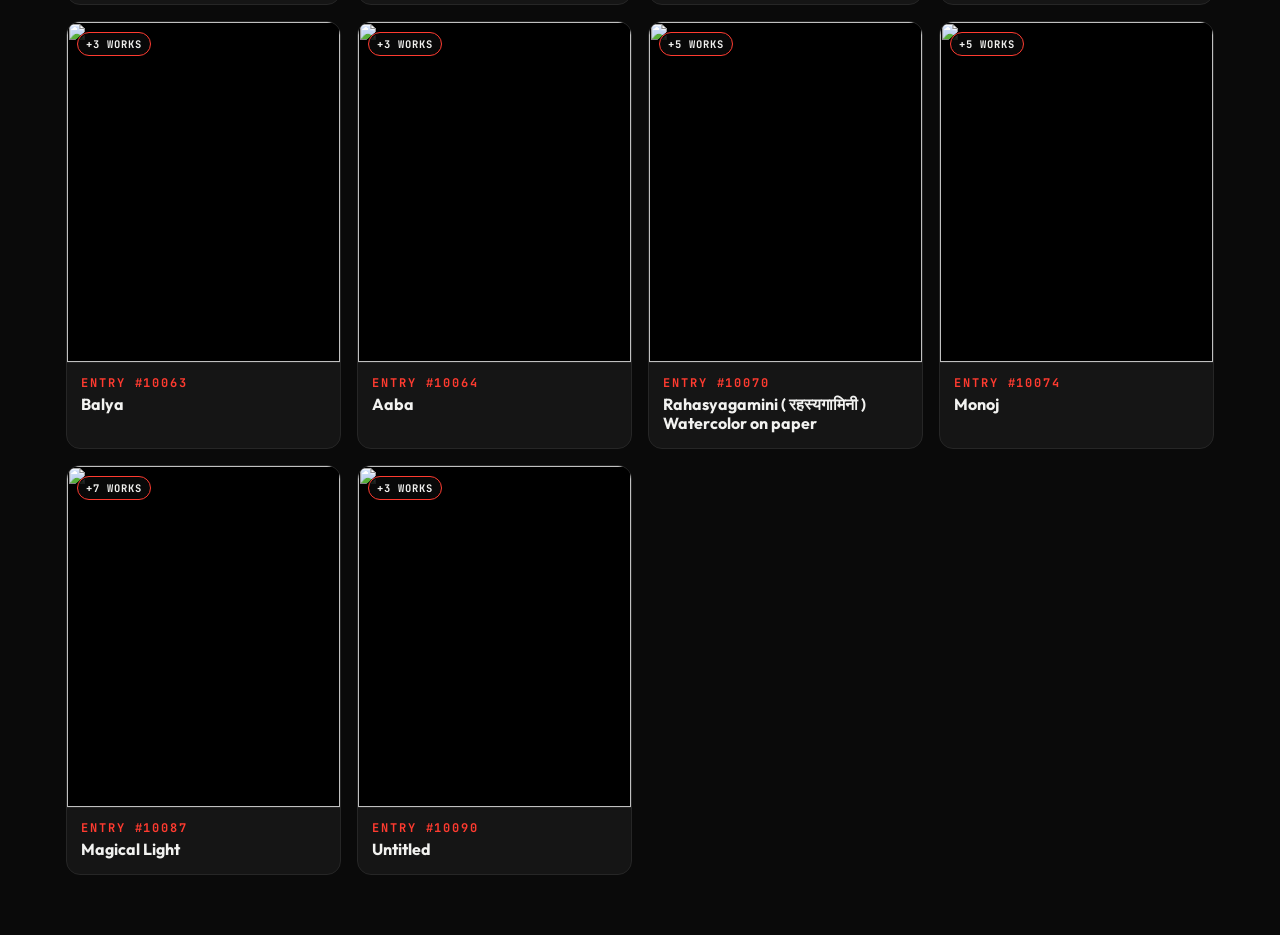
==== commit 734d5b28: "Shortlist: add 93 additional works and artist notes for all 18 entries Co-Authored-By: Claude Opus 5" ====
--- a/shortlist/index.html
+++ b/shortlist/index.html
@@ -97,6 +97,7 @@
         <h2>More <em>works</em> by this artist${more.length ? ` <span class="eyebrow" style="vertical-align:middle">${more.length}</span>` : ''}</h2>
         ${more.length ? `<div class="wgrid">${more.map((u, k) => `<button data-z="${k + 1}" aria-label="Open work ${k + 1}"><img loading="lazy" src="${u}" alt=""><span>${String(k + 1).padStart(2, '0')}</span></button>`).join('')}</div>`
           : `<div class="soon">More works by this artist are being collected<br>and will appear here.</div>`}
+        ${d.moreNote ? `<div class="d-script" style="margin-top:18px"><div class="d-label">Artist's notes on these works</div><div class="d-desc" style="white-space:pre-line">${P.esc(d.moreNote)}</div></div>` : ''}
       </section>
       <div class="nav2">
         <a class="btn ghost small" href="#${encodeURIComponent(prev.id)}">‹ ${P.esc(prev.id)}</a>
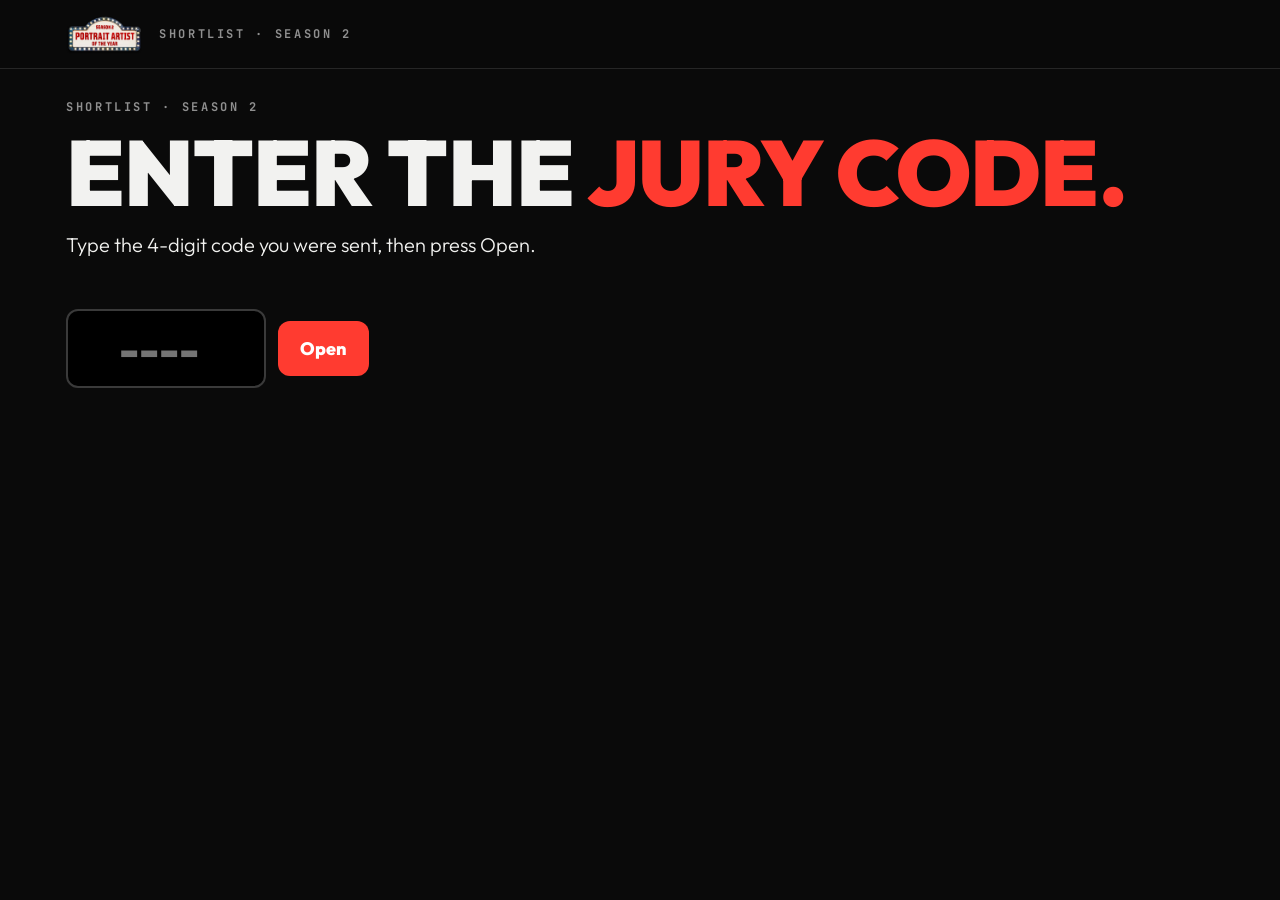
==== commit bfaa2388: "Shortlist: simple marks out of 100 per artist and automatic ranking, saved to the results sheet Co-A" ====
--- a/shortlist/index.html
+++ b/shortlist/index.html
@@ -31,7 +31,34 @@
   .wgrid span { position: absolute; left: 8px; bottom: 8px; font: 700 10.5px var(--mono); letter-spacing: .12em; padding: 4px 8px; border-radius: 999px; background: rgba(10,10,10,.85); }
   .soon { padding: 34px 20px; text-align: center; border: 1px dashed var(--rule-2); border-radius: 14px; color: var(--muted); font: 700 12px/1.7 var(--mono); letter-spacing: .1em; text-transform: uppercase; }
   .nav2 { display: flex; justify-content: space-between; gap: 10px; margin-top: 30px; border-top: 1px solid var(--rule); padding-top: 18px; }
+  .markbox { border: 2px solid var(--accent); border-radius: 16px; padding: 18px; background: var(--accent-bg); }
+  .markbox .lbl { font: 800 15px var(--sans); text-transform: uppercase; letter-spacing: .04em; margin-bottom: 10px; }
+  .markrow { display: flex; align-items: center; gap: 12px; flex-wrap: wrap; }
+  .markrow input { width: 130px; font: 800 44px/1 var(--sans); text-align: center; padding: 10px 6px; border-radius: 12px; border: 2px solid var(--rule-2); background: #000; color: var(--fg); }
+  .markrow input:focus { border-color: var(--accent); outline: none; }
+  .markrow .of { font: 800 26px var(--sans); color: var(--muted); }
+  .bigbtn { font: 800 18px var(--sans); padding: 16px 22px; border-radius: 12px; border: 0; background: var(--accent); color: #fff; cursor: pointer; text-decoration: none; display: inline-block; }
+  .bigbtn.ghost { background: transparent; border: 2px solid var(--rule-2); color: var(--fg); }
+  .savestate { margin-top: 10px; font: 700 14px var(--mono); letter-spacing: .04em; color: var(--muted); }
+  .savestate.ok { color: #4cd964; } .savestate.bad { color: var(--accent); }
+  .hint { font-size: 14px; color: var(--muted); margin-top: 8px; }
+  .mk { position: absolute; left: 10px; top: 10px; font: 800 15px var(--sans); padding: 5px 10px; border-radius: 999px; background: var(--accent); color: #fff; }
+  .mk.no { background: rgba(10,10,10,.85); color: var(--muted); font: 700 11px var(--mono); letter-spacing: .08em; text-transform: uppercase; border: 1px solid var(--rule-2); }
+  .toolbar { display: flex; gap: 12px; flex-wrap: wrap; align-items: center; margin: 18px 0 22px; }
+  .rank { width: 100%; border-collapse: collapse; margin-top: 18px; }
+  .rank td { padding: 10px 8px; border-bottom: 1px solid var(--rule); vertical-align: middle; font-size: 17px; }
+  .rank tr { cursor: pointer; } .rank tr:hover td { background: #121212; }
+  .rank .r { font: 800 26px var(--sans); color: var(--accent); width: 54px; text-align: center; }
+  .rank td:nth-child(2) { width: 64px; } .rank img { width: 64px; min-width: 64px; height: 80px; object-fit: cover; border-radius: 8px; display: block; }
+  .rank .m { font: 800 26px var(--sans); text-align: right; white-space: nowrap; }
+  .who-pick { display: grid; gap: 14px; max-width: 460px; margin: 30px 0; }
+  .who-pick button { font: 800 22px var(--sans); padding: 22px; border-radius: 14px; border: 2px solid var(--rule-2); background: #111; color: var(--fg); cursor: pointer; text-align: left; }
+  .who-pick button:hover { border-color: var(--accent); }
+  .jname { margin-left: auto; font: 700 12px var(--mono); letter-spacing: .1em; text-transform: uppercase; color: var(--muted); }
+  .jname a { color: var(--muted); }
   @media (max-width: 760px) {
+    .markrow input { width: 110px; font-size: 38px; }
+    .rank .r, .rank .m { font-size: 22px; }
     .ent-top { grid-template-columns: 1fr; gap: 16px; }
     .wgrid { grid-template-columns: repeat(2, minmax(0, 1fr)); gap: 10px; }
     .grid { grid-template-columns: repeat(2, minmax(0, 1fr)); gap: 10px; }
@@ -43,42 +70,133 @@
 <header class="sl-head">
   <a href="#" aria-label="All shortlisted entries"><img src="../logo.png" alt="PAOTY Season 2"></a>
   <div class="eyebrow">Shortlist · Season 2</div>
+  <div class="jname" id="jname"></div>
 </header>
 
 <main class="wrap" id="view"></main>
 <div class="toast" id="toast"></div>
 
+<script src="../config.js"></script>
 <script src="../shared.js"></script>
 <script>
 (function () {
   const P = window.PAOTY, $ = s => document.querySelector(s), view = $('#view');
+  const API = window.PAOTY_CONFIG.API_URL;
+  const JURORS = { pramod: 'Pramod Kurlekar', salony: 'Salony Garg' };
   let DATA = [];
   const allImgs = d => [d.img, ...(d.more || [])];
 
+  // ---------- who is marking ----------
+  const ls = { get(k) { try { return localStorage.getItem(k); } catch (e) { return null; } }, set(k, v) { try { localStorage.setItem(k, v); } catch (e) {} } };
+  const qp = new URLSearchParams(location.search);
+  if (qp.get('j') && JURORS[qp.get('j').toLowerCase()]) ls.set('paoty.sl.juror', JURORS[qp.get('j').toLowerCase()]);
+  let juror = ls.get('paoty.sl.juror');
+  if (qp.get('k')) ls.set('paoty.sl.k', qp.get('k'));
+  let KEY = ls.get('paoty.sl.k') || '';
+  if (qp.get('k') || qp.get('j')) history.replaceState(null, '', location.pathname + location.hash);
+
+  // ---------- marks (saved on this device + Google Sheet) ----------
+  let st = { marks: {}, resetAt: 0 };
+  const lkey = () => 'paoty.sl.state.' + juror;
+  function loadLocal() { try { st = Object.assign({ marks: {}, resetAt: 0 }, JSON.parse(ls.get(lkey()) || '{}')); } catch (e) { st = { marks: {}, resetAt: 0 }; } }
+  function saveLocal() { ls.set(lkey(), JSON.stringify(st)); }
+  function merge(server) {
+    if (!server) return;
+    const cut = Math.max(st.resetAt || 0, server.resetAt || 0), out = {};
+    const ids = new Set([...Object.keys(st.marks || {}), ...Object.keys(server.marks || {})]);
+    ids.forEach(id => { const a = (st.marks || {})[id], b = (server.marks || {})[id];
+      const w = !a ? b : !b ? a : (b.t > a.t ? b : a); if (w && w.t > cut) out[id] = w; });
+    st = { marks: out, resetAt: cut }; saveLocal();
+  }
+  const markOf = id => { const m = st.marks[id]; return m && m.v !== null && m.v !== undefined ? m.v : null; };
+  let dirty = false, sending = false, status = 'ok';
+  function setStatus(s) { status = s; const el = $('#savestate'); if (!el) return;
+    el.className = 'savestate ' + (s === 'ok' ? 'ok' : s === 'bad' ? 'bad' : '');
+    el.textContent = s === 'ok' ? '✓ Saved' : s === 'bad' ? 'Not saved yet — check internet. It will save automatically.' : 'Saving…'; }
+  async function push() {
+    if (sending) { dirty = true; return; }
+    sending = true; dirty = false; setStatus('busy');
+    try {
+      const r = await fetch(API, { method: 'POST', headers: { 'Content-Type': 'text/plain;charset=utf-8' },
+        body: JSON.stringify({ action: 'r2sync', k: KEY, juror, state: st }) }).then(r => r.json());
+      if (!r.ok) throw new Error(r.error); merge(r.state); setStatus('ok');
+    } catch (e) { dirty = true; setStatus('bad'); }
+    sending = false;
+    if (dirty) setTimeout(push, status === 'bad' ? 8000 : 50);
+  }
+  function setMark(id, v) {
+    st.marks[id] = { v, t: Date.now() }; saveLocal(); push();
+  }
+
+  // ---------- screens ----------
+  function askCode() {
+    $('#jname').innerHTML = '';
+    view.innerHTML = `<div class="day"><div class="eyebrow">Shortlist · Season 2</div><h1>Enter the <em>jury code.</em></h1>
+      <p class="sub">Type the 4-digit code you were sent, then press Open.</p></div>
+      <div class="markrow" style="margin:24px 0"><input id="code" type="number" inputmode="numeric" placeholder="----" style="width:200px">
+      <button class="bigbtn" id="go">Open</button></div><div class="savestate bad" id="cerr"></div>`;
+    const go = async () => {
+      const k = $('#code').value.trim();
+      const r = await fetch(`${API}?action=check&k=${encodeURIComponent(k)}`).then(r => r.json()).catch(() => ({ ok: false }));
+      if (r.ok) { KEY = k; ls.set('paoty.sl.k', k); juror ? start() : pickJuror(); } else $('#cerr').textContent = 'That code did not work. Please check and try again.';
+    };
+    $('#go').onclick = go; $('#code').addEventListener('keydown', e => { if (e.key === 'Enter') go(); });
+  }
+
+  function pickJuror() {
+    $('#jname').innerHTML = '';
+    view.innerHTML = `<div class="day"><div class="eyebrow">Shortlist · Season 2</div><h1>Who is <em>marking?</em></h1>
+      <p class="sub">Tap your name. You only need to do this once on this phone or computer.</p></div>
+      <div class="who-pick">${Object.values(JURORS).map(n => `<button data-n="${P.esc(n)}">${P.esc(n)}</button>`).join('')}</div>`;
+    view.querySelectorAll('[data-n]').forEach(b => b.onclick = () => { juror = b.dataset.n; ls.set('paoty.sl.juror', juror); start(); });
+  }
+
   function home() {
-    const total = DATA.reduce((n, d) => n + (d.more || []).length, 0);
+    const done = DATA.filter(d => markOf(d.id) !== null).length;
     view.innerHTML = `
       <div class="day">
-        <div class="eyebrow">Shortlisted · ${DATA.length} entries</div>
+        <div class="eyebrow">Shortlisted · ${DATA.length} artists</div>
         <h1>The <em>shortlist.</em></h1>
-        <p class="sub">Open an entry to see the artwork that was submitted, along with more works by the same artist. Artist names and details stay hidden.</p>
-        <div class="progress"><b>${total ? total + ' more works added' : 'More works are being collected'}</b></div>
+        <p class="sub">Open each artist, look at all their works, and give <b>marks out of 100</b>. Your ranking is made automatically from your marks. Names stay hidden.</p>
       </div>
-      <div class="grid">${DATA.map(d => {
-        const n = (d.more || []).length;
+      <div class="toolbar">
+        <a class="bigbtn" href="#ranking">See my ranking →</a>
+        <span style="font:800 18px var(--sans)">Marked ${done} of ${DATA.length}</span>
+      </div>
+      <div class="grid">${DATA.map(d => { const m = markOf(d.id);
         return `<a class="card" href="#${encodeURIComponent(d.id)}" style="text-decoration:none;color:inherit">
           <div class="ph"><img loading="lazy" src="${P.thumb(d.img)}" data-orig="${d.img}" alt=""></div>
-          <span class="count ${n ? 'has' : ''}">${n ? '+' + n + ' works' : 'More soon'}</span>
+          <span class="mk ${m === null ? 'no' : ''}">${m === null ? 'Not marked' : m + ' / 100'}</span>
           <div class="meta"><span class="id">ENTRY ${P.esc(d.id)}</span><span class="ttl">${P.esc(d.title)}</span></div>
-        </a>`;
-      }).join('')}</div>`;
+        </a>`; }).join('')}</div>`;
     view.querySelectorAll('img[data-orig]').forEach(i => P.imgFallback(i, i.dataset.orig));
+    window.scrollTo({ top: 0 });
+  }
+
+  function ranking() {
+    const marked = DATA.filter(d => markOf(d.id) !== null).sort((a, b) => markOf(b.id) - markOf(a.id) || (a.id < b.id ? -1 : 1));
+    const un = DATA.filter(d => markOf(d.id) === null);
+    let rank = 0, prev = null;
+    const rows = marked.map((d, i) => { const m = markOf(d.id); if (m !== prev) { rank = i + 1; prev = m; }
+      return `<tr data-id="${P.esc(d.id)}"><td class="r">${rank}</td><td><img src="${P.thumb(d.img)}" alt=""></td>
+        <td><b>Entry ${P.esc(d.id)}</b><br><span style="color:var(--muted)">${P.esc(d.title)}</span></td><td class="m">${m}</td></tr>`; }).join('');
+    view.innerHTML = `
+      <a class="bigbtn ghost back" href="#">← Back to all artists</a>
+      <div class="day"><div class="eyebrow">${P.esc(juror)}</div><h1>My <em>ranking.</em></h1>
+        <p class="sub">Highest marks at the top. It updates by itself when you change marks. Tap a row to open that artist.</p></div>
+      ${marked.length ? `<table class="rank">${rows}</table>` : `<div class="soon">You have not given marks yet.</div>`}
+      ${un.length ? `<h2 style="margin:30px 0 8px;font:800 22px var(--sans)">Not marked yet (${un.length})</h2>
+        <table class="rank">${un.map(d => `<tr data-id="${P.esc(d.id)}"><td class="r">–</td><td><img src="${P.thumb(d.img)}" alt=""></td>
+        <td><b>Entry ${P.esc(d.id)}</b><br><span style="color:var(--muted)">${P.esc(d.title)}</span></td><td class="m" style="color:var(--muted);font-size:15px">Tap to mark</td></tr>`).join('')}</table>` : ''}`;
+    view.querySelectorAll('tr[data-id]').forEach(tr => tr.onclick = () => { location.hash = encodeURIComponent(tr.dataset.id); });
+    view.querySelectorAll('.rank img').forEach((im, i) => P.imgFallback(im, im.src));
+    window.scrollTo({ top: 0 });
   }
 
   function entry(id) {
     const i = DATA.findIndex(d => d.id === id);
     if (i < 0) return home();
-    const d = DATA[i], more = d.more || [], imgs = allImgs(d);
+    const d = DATA[i], more = d.more || [], imgs = allImgs(d), m = markOf(d.id);
     const prev = DATA[(i - 1 + DATA.length) % DATA.length], next = DATA[(i + 1) % DATA.length];
     view.innerHTML = `
       <a class="btn ghost small back" href="#">← All shortlisted</a>
@@ -90,6 +208,16 @@
         <div style="display:grid;gap:14px;align-content:start">
           <div class="d-id">Entry ${P.esc(d.id)} · ${i + 1} of ${DATA.length}</div>
           <h2 class="d-title">${P.esc(d.title)}</h2>
+          <div class="markbox">
+            <div class="lbl">Your marks for this artist</div>
+            <div class="markrow">
+              <input id="mark" type="number" inputmode="numeric" min="0" max="100" step="1" placeholder="–" value="${m === null ? '' : m}" aria-label="Marks out of 100">
+              <span class="of">/ 100</span>
+              <button class="bigbtn" id="save">Save</button>
+            </div>
+            <div class="savestate ${m === null ? '' : 'ok'}" id="savestate">${m === null ? 'Type a number from 0 to 100, then press Save.' : '✓ Saved'}</div>
+            <div class="hint">Look at all the works below before deciding. You can change marks any time.</div>
+          </div>
           <div class="d-script"><div class="d-label">Artist's note</div><div class="d-desc">${P.esc(d.desc) || 'No description was provided.'}</div></div>
         </div>
       </div>
@@ -100,23 +228,50 @@
         ${d.moreNote ? `<div class="d-script" style="margin-top:18px"><div class="d-label">Artist's notes on these works</div><div class="d-desc" style="white-space:pre-line">${P.esc(d.moreNote)}</div></div>` : ''}
       </section>
       <div class="nav2">
-        <a class="btn ghost small" href="#${encodeURIComponent(prev.id)}">‹ ${P.esc(prev.id)}</a>
-        <a class="btn ghost small" href="#${encodeURIComponent(next.id)}">${P.esc(next.id)} ›</a>
+        <a class="bigbtn ghost" href="#${encodeURIComponent(prev.id)}">‹ Previous</a>
+        <a class="bigbtn" href="#${encodeURIComponent(next.id)}">Next artist ›</a>
       </div>`;
     view.querySelectorAll('img[data-orig]').forEach(im => P.imgFallback(im, im.dataset.orig));
     const list = imgs.map((u, k) => ({ img: u, alt: d.title, caption: `<b>${P.esc(d.id)}</b>${k ? 'More work ' + String(k).padStart(2, '0') : P.esc(d.title) + ' · submitted'}` }));
     view.querySelectorAll('[data-z]').forEach(el => el.onclick = () => P.viewer.open(list, Number(el.dataset.z)));
+    const inp = $('#mark');
+    const save = () => {
+      const raw = inp.value.trim();
+      if (raw === '') { if (markOf(d.id) !== null) { setMark(d.id, null); } return; }
+      const v = Math.round(Number(raw));
+      if (!isFinite(v) || v < 0 || v > 100) { const el = $('#savestate'); el.className = 'savestate bad'; el.textContent = 'Please type a number from 0 to 100.'; inp.focus(); return; }
+      inp.value = v; if (markOf(d.id) !== v) setMark(d.id, v); else setStatus('ok');
+    };
+    $('#save').onclick = save;
+    inp.addEventListener('keydown', e => { if (e.key === 'Enter') { e.preventDefault(); save(); inp.blur(); } });
+    inp.addEventListener('change', save);
     window.scrollTo({ top: 0 });
   }
 
   function route() {
-    const id = decodeURIComponent(location.hash.slice(1));
-    id ? entry(id) : home();
-  }
-
-  fetch('data.json', { cache: 'no-cache' }).then(r => r.json()).then(j => { DATA = j; route(); })
+    if (!KEY) return askCode();
+    if (!juror) return pickJuror();
+    $('#jname').innerHTML = `${P.esc(juror)} · <a href="#" id="chg">change</a>`;
+    $('#chg').onclick = e => { e.preventDefault(); juror = null; pickJuror(); };
+    const h = decodeURIComponent(location.hash.slice(1));
+    if (h === 'ranking') return ranking();
+    h ? entry(h) : home();
+  }
+
+  async function start() {
+    loadLocal(); route();
+    try {
+      const r = await fetch(`${API}?action=r2state&k=${KEY}&juror=${encodeURIComponent(juror)}`).then(r => r.json());
+      if (r.ok) { const before = JSON.stringify(st.marks); merge(r.state);
+        const local = Object.keys(st.marks).some(id => !r.state.marks[id] || r.state.marks[id].t < st.marks[id].t);
+        if (local) push();
+        if (JSON.stringify(st.marks) !== before && !document.activeElement.matches('input')) route(); }
+    } catch (e) {}
+  }
+
+  fetch('data.json', { cache: 'no-cache' }).then(r => r.json()).then(j => { DATA = j; !KEY ? askCode() : juror ? start() : pickJuror(); })
     .catch(() => { view.innerHTML = '<div class="day"><h1>Could not <em>load.</em></h1><p class="sub">Check your connection and reload.</p></div>'; });
-  window.addEventListener('hashchange', () => { if (document.querySelector('.viewer.open')) P.viewer.close(); route(); });
+  window.addEventListener('hashchange', () => { if (document.querySelector('.viewer.open')) P.viewer.close(); if (juror && KEY) route(); });
 })();
 </script>
 </body>
